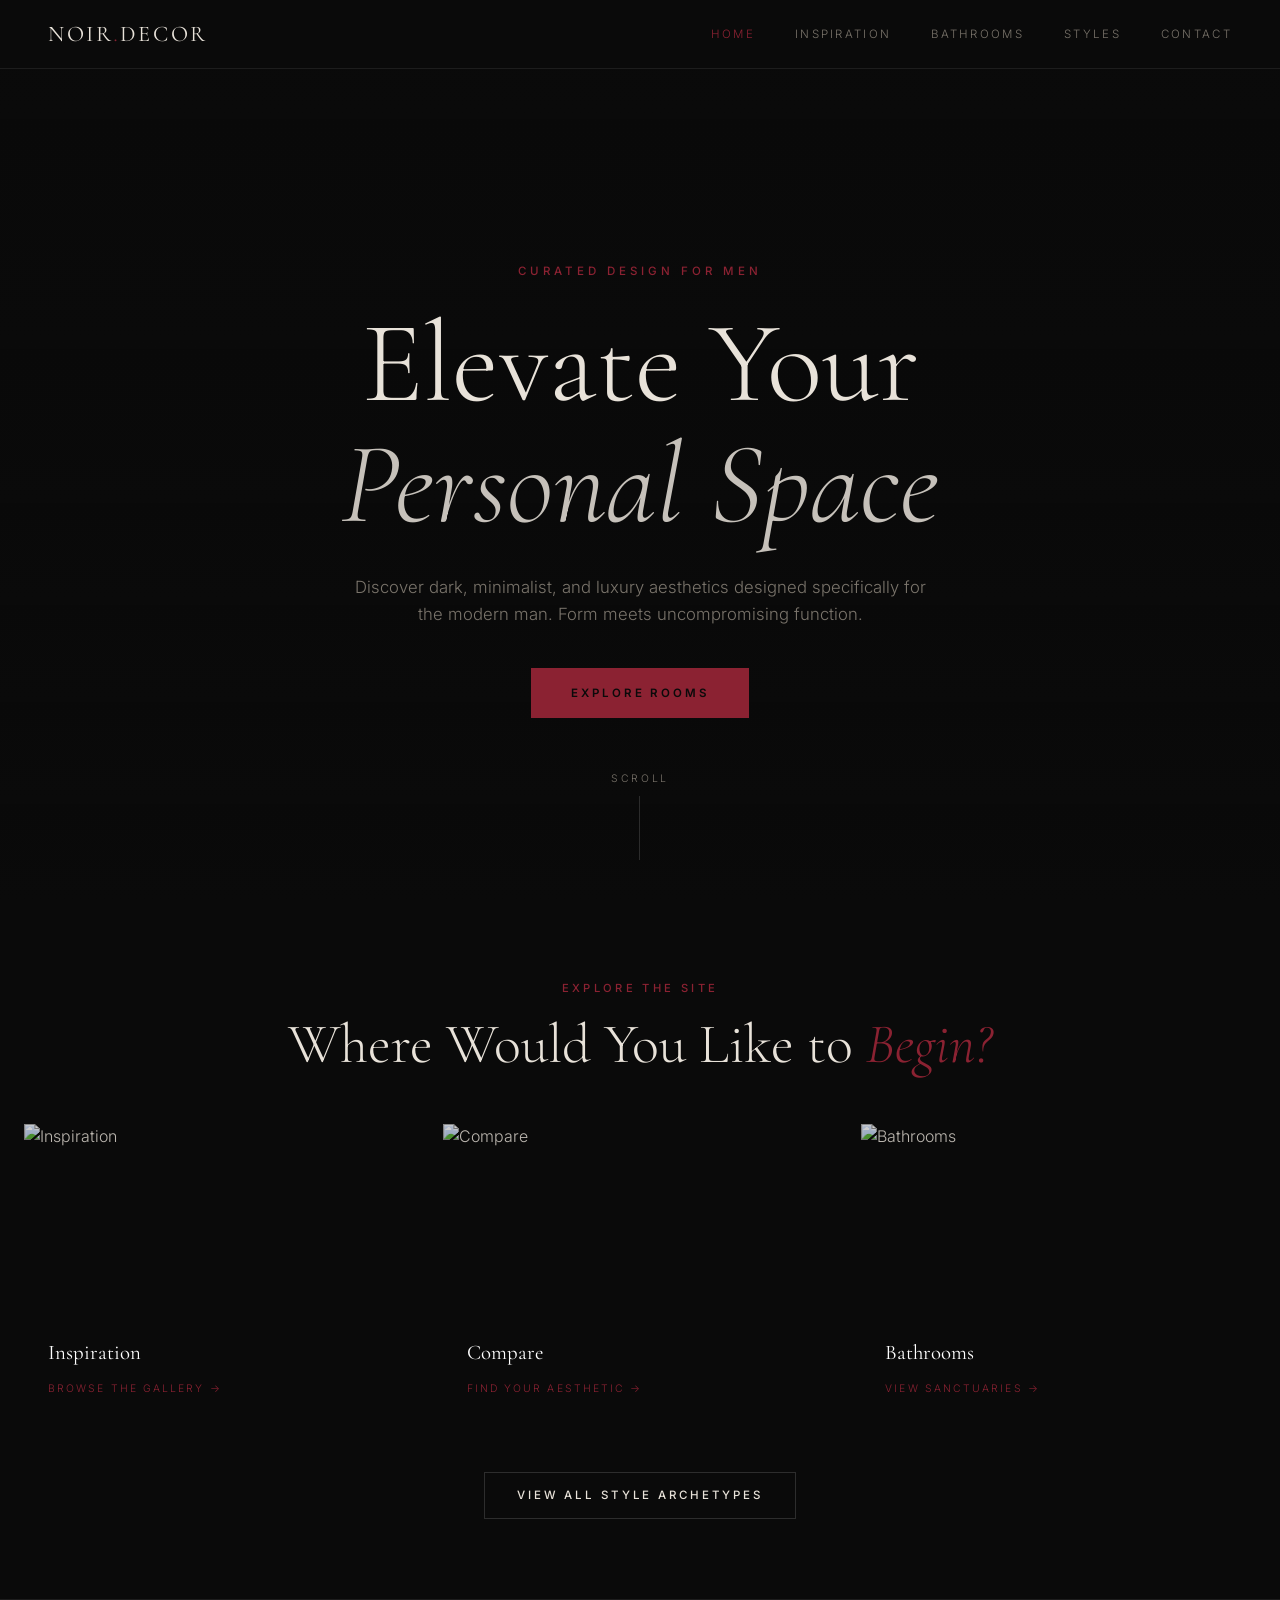
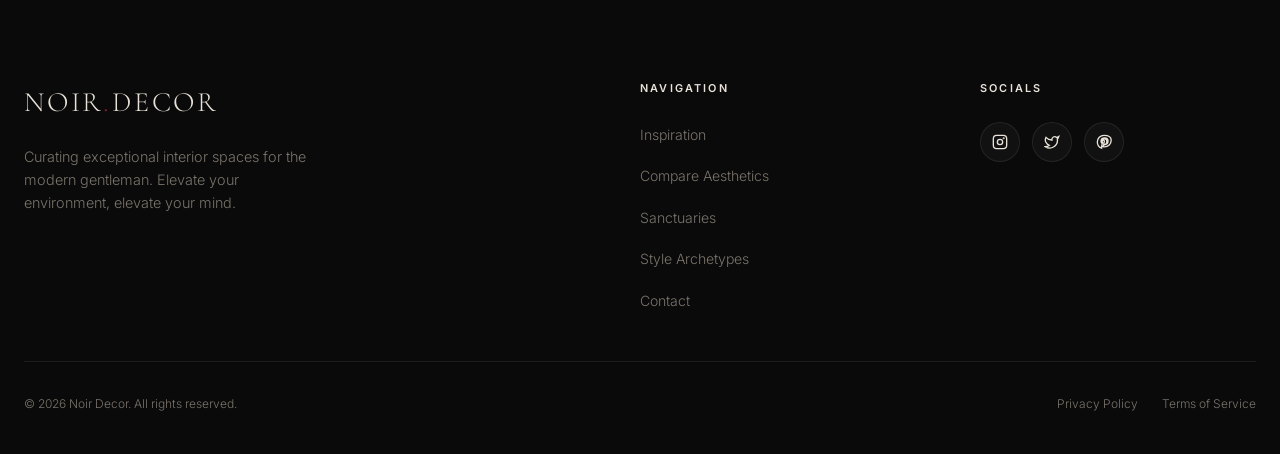
==== index.html @ 38108d6e "Initial commit - Noir Decor landing page" ====
<!DOCTYPE html>
<html lang="en">
<head>
  <meta charset="UTF-8" />
  <meta name="viewport" content="width=device-width, initial-scale=1.0" />
  <title>Noir Decor | Home</title>
  <meta name="description" content="A luxury inspiration hub for men's spaces. Dark, minimalist, and high-end aesthetics for the modern man." />
  <link rel="preconnect" href="https://fonts.googleapis.com" />
  <link rel="preconnect" href="https://fonts.gstatic.com" crossorigin />
  <link href="https://fonts.googleapis.com/css2?family=Cormorant+Garamond:ital,wght@0,300;0,400;0,600;1,300;1,400&family=Inter:wght@300;400;500;600&display=swap" rel="stylesheet" />
  <link rel="stylesheet" href="./style.css" />
</head>
<body>

<input type="checkbox" id="menuToggle" class="menu-toggle" />

<nav id="navbar" class="solid">
  <a href="index.html" class="nav-logo">NOIR<span>.</span>DECOR</a>
  <div class="nav-links">
    <a href="index.html" class="active">Home</a>
    <a href="inspiration.html">Inspiration</a>
    <a href="bathrooms.html">Bathrooms</a>
    <a href="styles.html">Styles</a>
    <a href="contact.html">Contact</a>
  </div>
  <label for="menuToggle" class="nav-hamburger" aria-label="Menu">
    <span></span><span></span><span></span>
  </label>
</nav>
<div class="mobile-menu">
  <a href="index.html">Home</a>
  <a href="inspiration.html">Inspiration</a>
  <a href="bathrooms.html">Bathrooms</a>
  <a href="styles.html">Styles</a>
  <a href="contact.html">Contact</a>
</div>

<section id="hero">
  <img class="hero-img"
    src="https://images.unsplash.com/photo-1659986480984-9b7a847168d4?q=80&w=2080&auto=format&fit=crop"
    alt="Dark luxury bedroom" />
  <div class="hero-overlay"></div>
  <div class="hero-content">
    <p class="hero-eyebrow">Curated Design For Men</p>
    <h1 class="hero-h1">Elevate Your<br><em>Personal Space</em></h1>
    <p class="hero-sub">Discover dark, minimalist, and luxury aesthetics designed specifically for the modern man. Form meets uncompromising function.</p>
    <div class="hero-cta">
      <a href="#explore" class="btn-gold">Explore Rooms</a>
    </div>
  </div>
  <div class="hero-scroll">
    <span>Scroll</span>
    <div class="scroll-line"></div>
  </div>
</section>

<section id="explore" style="background:var(--color-background);">
  <div class="container">
    <div style="text-align:center;margin-bottom:3rem;" class="fade-up">
      <p class="section-eyebrow">Explore the Site</p>
      <h2 class="section-h2">Where Would You Like to <em>Begin?</em></h2>
    </div>
    <div class="preview-grid">
      <a href="inspiration.html" class="preview-card fade-up" style="transition-delay:.1s">
        <img src="https://images.unsplash.com/photo-1518455027359-f3f8164ba6bd?q=80&w=1000&auto=format&fit=crop" alt="Inspiration" loading="lazy" />
        <div class="pc-overlay"></div>
        <div class="pc-label"><h3>Inspiration</h3><span>Browse the Gallery →</span></div>
      </a>
      <a href="compare.html" class="preview-card fade-up" style="transition-delay:.2s">
        <img src="https://images.unsplash.com/photo-1522771739844-6a9f6d5f14af?q=80&w=1000&auto=format&fit=crop" alt="Compare" loading="lazy" />
        <div class="pc-overlay"></div>
        <div class="pc-label"><h3>Compare</h3><span>Find Your Aesthetic →</span></div>
      </a>
      <a href="bathrooms.html" class="preview-card fade-up" style="transition-delay:.3s">
        <img src="https://images.unsplash.com/photo-1620626011761-996317b8d101?q=80&w=1000&auto=format&fit=crop" alt="Bathrooms" loading="lazy" />
        <div class="pc-overlay"></div>
        <div class="pc-label"><h3>Bathrooms</h3><span>View Sanctuaries →</span></div>
      </a>
    </div>
    <div style="text-align:center;margin-top:3rem;" class="fade-up">
      <a href="styles.html" class="btn-outline">View All Style Archetypes</a>
    </div>
  </div>
</section>

<footer>
  <div class="footer-grid">
    <div class="footer-brand">
      <a href="index.html" class="logo">NOIR<span>.</span>DECOR</a>
      <p>Curating exceptional interior spaces for the modern gentleman. Elevate your environment, elevate your mind.</p>
    </div>
    <div class="footer-col">
      <h4>Navigation</h4>
      <ul>
        <li><a href="inspiration.html">Inspiration</a></li>
        <li><a href="compare.html">Compare Aesthetics</a></li>
        <li><a href="bathrooms.html">Sanctuaries</a></li>
        <li><a href="styles.html">Style Archetypes</a></li>
        <li><a href="contact.html">Contact</a></li>
      </ul>
    </div>
    <div class="footer-col">
      <h4>Socials</h4>
      <div class="social-row">
        <a href="#" class="social-btn" aria-label="Instagram">
          <svg viewBox="0 0 24 24" fill="none" stroke="currentColor" stroke-width="2"><rect x="2" y="2" width="20" height="20" rx="5"/><circle cx="12" cy="12" r="4"/><circle cx="17.5" cy="6.5" r=".5" fill="currentColor"/></svg>
        </a>
        <a href="#" class="social-btn" aria-label="Twitter">
          <svg viewBox="0 0 24 24" fill="none" stroke="currentColor" stroke-width="2"><path d="M22 4s-.7 2.1-2 3.4c1.6 10-9.4 17.3-18 11.6 2.2.1 4.4-.6 6-2C3 15.5.5 9.6 3 5c2.2 2.6 5.6 4.1 9 4-.9-4.2 4-6.6 7-3.8 1.1 0 3-1.2 3-1.2z"/></svg>
        </a>
        <a href="#" class="social-btn" aria-label="Pinterest">
          <svg viewBox="0 0 24 24" fill="none" stroke="currentColor" stroke-width="2"><path d="M12 2C6.48 2 2 6.48 2 12c0 4.24 2.65 7.86 6.39 9.29-.09-.78-.17-1.98.04-2.83.18-.77 1.22-5.16 1.22-5.16s-.31-.62-.31-1.54c0-1.44.84-2.52 1.88-2.52.89 0 1.32.67 1.32 1.47 0 .9-.57 2.24-.87 3.48-.25 1.04.52 1.88 1.54 1.88 1.85 0 3.09-2.37 3.09-5.16 0-2.13-1.44-3.62-3.49-3.62-2.38 0-3.77 1.79-3.77 3.63 0 .72.28 1.49.62 1.91.07.08.08.15.06.23l-.23.94c-.04.15-.12.18-.28.11-1.03-.48-1.67-1.99-1.67-3.2 0-2.6 1.89-4.99 5.44-4.99 2.86 0 5.08 2.04 5.08 4.76 0 2.84-1.79 5.12-4.27 5.12-.84 0-1.62-.44-1.89-.95l-.51 1.92c-.19.72-.69 1.62-1.02 2.16.77.24 1.58.37 2.42.37 5.52 0 10-4.48 10-10S17.52 2 12 2z"/></svg>
        </a>
      </div>
    </div>
  </div>
  <div class="footer-bottom">
    <p>© 2026 Noir Decor. All rights reserved.</p>
    <div class="footer-bottom-links">
      <a href="#">Privacy Policy</a>
      <a href="#">Terms of Service</a>
    </div>
  </div>
</footer>

</body>
</html>
---- style.css ----
*, *::before, *::after { box-sizing: border-box; margin: 0; padding: 0; }

:root {
  --color-text: #e8e2d9;
  --color-background: #0a0a0a;
  --color-primary: #8b2232;
  --color-secondary: #161616;
  --color-accent: #7a746b;
  --color-card: #111111;
  --color-card-alt: #161616;
  --color-border: rgba(255,255,255,0.08);
  --color-border-mid: rgba(255,255,255,0.14);
  --color-muted: #7a746b;
  --color-gold-dim: rgba(139,34,50,0.15);
  --font-serif: 'Cormorant Garamond', Georgia, serif;
  --font-sans: 'Inter', system-ui, sans-serif;
}

html { scroll-behavior: smooth; }

body {
  background: var(--color-background);
  color: var(--color-text);
  font-family: var(--font-sans);
  font-weight: 300;
  line-height: 1.6;
  overflow-x: hidden;
}

img { display: block; max-width: 100%; }
a { color: inherit; text-decoration: none; }
button { cursor: pointer; font-family: var(--font-sans); }
ul { list-style: none; }

nav {
  position: fixed;
  top: 0; left: 0; right: 0;
  z-index: 100;
  padding: 1.5rem 3rem;
  display: flex;
  justify-content: space-between;
  align-items: center;
  transition: background 0.5s, padding 0.5s, border-color 0.5s;
  border-bottom: 1px solid transparent;
}
nav.scrolled {
  background: rgba(10,10,10,0.88);
  backdrop-filter: blur(14px);
  -webkit-backdrop-filter: blur(14px);
  padding: 1rem 3rem;
  border-color: var(--color-border);
}
nav.solid {
  background: var(--color-background);
  border-color: var(--color-border);
  padding: 1rem 3rem;
}
.nav-logo {
  font-family: var(--font-serif);
  font-size: 1.4rem;
  letter-spacing: 0.12em;
  font-weight: 400;
}
.nav-logo span { color: var(--color-primary); font-style: italic; }
.nav-links { display: flex; gap: 2.5rem; }
.nav-links a {
  font-size: 0.72rem;
  text-transform: uppercase;
  letter-spacing: 0.2em;
  color: var(--color-muted);
  transition: color 0.3s;
}
.nav-links a:hover,
.nav-links a.active { color: var(--color-primary); }
.nav-hamburger {
  display: none;
  background: none;
  border: none;
  color: var(--color-text);
  flex-direction: column;
  gap: 5px;
  padding: 4px;
  cursor: pointer;
}
.nav-hamburger span {
  display: block;
  width: 24px; height: 1px;
  background: var(--color-text);
  transition: transform 0.3s, opacity 0.3s;
}
.menu-toggle { display: none; }
.menu-toggle:checked ~ nav .nav-hamburger span:nth-child(1) { transform: translateY(6px) rotate(45deg); }
.menu-toggle:checked ~ nav .nav-hamburger span:nth-child(2) { opacity: 0; }
.menu-toggle:checked ~ nav .nav-hamburger span:nth-child(3) { transform: translateY(-6px) rotate(-45deg); }
.menu-toggle:checked ~ .mobile-menu { transform: translateY(0); }

.mobile-menu {
  position: fixed;
  inset: 0;
  background: rgba(10,10,10,0.97);
  backdrop-filter: blur(20px);
  z-index: 90;
  display: flex;
  flex-direction: column;
  align-items: center;
  justify-content: center;
  gap: 2.5rem;
  transform: translateY(-100%);
  transition: transform 0.5s cubic-bezier(0.76,0,0.24,1);
}
.mobile-menu.open { transform: translateY(0); }
.mobile-menu a {
  font-family: var(--font-serif);
  font-size: 2.5rem;
  color: var(--color-text);
  transition: color 0.3s;
}
.mobile-menu a:hover { color: var(--color-primary); }

section { padding: 5rem 1.5rem; }
.container { max-width: 1280px; margin: 0 auto; }
.section-eyebrow {
  font-size: 0.7rem;
  letter-spacing: 0.3em;
  text-transform: uppercase;
  color: var(--color-primary);
  font-weight: 500;
  margin-bottom: 1rem;
}
.section-h2 {
  font-family: var(--font-serif);
  font-size: clamp(2rem, 5vw, 3.5rem);
  font-weight: 300;
  line-height: 1.1;
  margin-bottom: 0.75rem;
}
.section-h2 em { font-style: italic; color: var(--color-primary); }

.btn-gold {
  display: inline-block;
  background: var(--color-primary);
  color: var(--color-background);
  font-size: 0.72rem;
  font-weight: 600;
  letter-spacing: 0.25em;
  text-transform: uppercase;
  padding: 1rem 2.5rem;
  border: none;
  transition: background 0.3s, transform 0.2s;
}
.btn-gold:hover { background: #a82a3d; transform: translateY(-1px); }
.btn-outline {
  display: inline-block;
  background: transparent;
  color: var(--color-text);
  font-size: 0.72rem;
  font-weight: 500;
  letter-spacing: 0.25em;
  text-transform: uppercase;
  padding: 0.85rem 2rem;
  border: 1px solid var(--color-border-mid);
  transition: border-color 0.3s, color 0.3s;
}
.btn-outline:hover { border-color: var(--color-primary); color: var(--color-primary); }

.fade-up { opacity: 1; transform: none; }

#hero {
  position: relative;
  height: 100svh;
  min-height: 600px;
  display: flex;
  align-items: center;
  justify-content: center;
  overflow: hidden;
}
.hero-img {
  position: absolute;
  inset: 0;
  width: 100%; height: 100%;
  object-fit: cover;
  animation: heroZoom 20s ease-out both;
}
@keyframes heroZoom {
  from { transform: scale(1.06); }
  to { transform: scale(1); }
}
.hero-overlay {
  position: absolute;
  inset: 0;
  background: linear-gradient(to bottom, rgba(10,10,10,0.35) 0%, rgba(10,10,10,0.55) 50%, rgba(10,10,10,1) 100%);
}
.hero-content {
  position: relative;
  z-index: 10;
  text-align: center;
  padding: 0 1.5rem;
  max-width: 900px;
  margin-top: 5rem;
}
@keyframes fadeInUp {
  from { opacity: 0; transform: translateY(24px); }
  to   { opacity: 1; transform: translateY(0); }
}
@keyframes fadeIn {
  from { opacity: 0; }
  to   { opacity: 1; }
}
.hero-eyebrow {
  font-size: 0.72rem;
  text-transform: uppercase;
  letter-spacing: 0.35em;
  color: var(--color-primary);
  font-weight: 500;
  margin-bottom: 1.5rem;
  animation: fadeInUp 0.8s ease 0.3s both;
}
.hero-h1 {
  font-family: var(--font-serif);
  font-size: clamp(3.2rem, 9vw, 7.5rem);
  font-weight: 300;
  line-height: 1.05;
  margin-bottom: 1.75rem;
  animation: fadeInUp 1s ease 0.5s both;
}
.hero-h1 em { font-style: italic; font-weight: 300; color: rgba(232,226,217,0.85); }
.hero-sub {
  font-size: 1.05rem;
  color: var(--color-muted);
  max-width: 580px;
  margin: 0 auto 2.5rem;
  animation: fadeIn 1s ease 0.9s both;
}
.hero-cta {
  animation: fadeInUp 0.8s ease 1.1s both;
}
.hero-scroll {
  position: absolute;
  bottom: 2.5rem;
  left: 0;
  right: 0;
  width: fit-content;
  margin: 0 auto;
  display: flex;
  flex-direction: column;
  align-items: center;
  gap: 0.5rem;
  animation: fadeIn 1s ease 1.6s both;
}
.hero-scroll span {
  font-size: 0.65rem;
  letter-spacing: 0.25em;
  text-transform: uppercase;
  color: var(--color-muted);
}
.scroll-line {
  width: 1px; height: 64px;
  background: var(--color-border-mid);
  position: relative;
  overflow: hidden;
}
.scroll-line::after {
  content: '';
  position: absolute;
  top: -50%; left: 0;
  width: 100%; height: 50%;
  background: var(--color-primary);
  animation: scrollDrop 2s linear infinite;
}
@keyframes scrollDrop { 0% { top: -50%; } 100% { top: 100%; } }
.preview-grid {
  display: grid;
  grid-template-columns: repeat(3, 1fr);
  gap: 1.5rem;
  margin-top: 3rem;
}
.preview-card {
  position: relative;
  height: 300px;
  overflow: hidden;
  display: block;
  text-decoration: none;
}
.preview-card img {
  width: 100%; height: 100%;
  object-fit: cover;
  transition: transform 0.7s ease;
}
.preview-card:hover img { transform: scale(1.08); }
.preview-card .pc-overlay {
  position: absolute;
  inset: 0;
  background: linear-gradient(to top, rgba(10,10,10,0.9) 0%, rgba(10,10,10,0.2) 60%);
}
.preview-card .pc-label {
  position: absolute;
  bottom: 0; left: 0;
  padding: 1.5rem;
}
.pc-label h3 {
  font-family: var(--font-serif);
  font-size: 1.3rem;
  color: #fff;
  font-weight: 400;
  margin-bottom: 0.3rem;
}
.pc-label span {
  font-size: 0.65rem;
  letter-spacing: 0.2em;
  text-transform: uppercase;
  color: var(--color-primary);
}

footer {
  background: var(--color-background);
  border-top: 1px solid var(--color-border);
  padding: 5rem 1.5rem 2.5rem;
}
.footer-grid {
  display: grid;
  grid-template-columns: 2fr 1fr 1fr;
  gap: 4rem;
  max-width: 1280px;
  margin: 0 auto 3rem;
}
.footer-brand .logo {
  font-family: var(--font-serif);
  font-size: 1.75rem;
  letter-spacing: 0.1em;
  display: block;
  margin-bottom: 1.25rem;
}
.footer-brand .logo span { color: var(--color-primary); font-style: italic; }
.footer-brand p { color: var(--color-muted); font-size: 0.9rem; max-width: 300px; }
.footer-col h4 {
  font-size: 0.68rem;
  letter-spacing: 0.2em;
  text-transform: uppercase;
  font-weight: 600;
  margin-bottom: 1.5rem;
}
.footer-col ul { display: flex; flex-direction: column; gap: 1rem; }
.footer-col ul a { font-size: 0.88rem; color: var(--color-muted); transition: color 0.3s; }
.footer-col ul a:hover { color: var(--color-primary); }
.social-row { display: flex; gap: 0.75rem; margin-top: 0.5rem; }
.social-btn {
  width: 2.5rem; height: 2.5rem;
  border-radius: 50%;
  background: var(--color-card);
  border: 1px solid var(--color-border);
  display: flex;
  align-items: center;
  justify-content: center;
  color: var(--color-text);
  transition: background 0.3s, border-color 0.3s, color 0.3s;
}
.social-btn:hover { background: var(--color-primary); border-color: var(--color-primary); color: var(--color-background); }
.social-btn svg { width: 1rem; height: 1rem; }
.footer-bottom {
  max-width: 1280px;
  margin: 0 auto;
  padding-top: 2rem;
  border-top: 1px solid var(--color-border);
  display: flex;
  justify-content: space-between;
  align-items: center;
  font-size: 0.75rem;
  color: var(--color-muted);
  flex-wrap: wrap;
  gap: 1rem;
}
.footer-bottom-links { display: flex; gap: 1.5rem; }
.footer-bottom-links a:hover { color: var(--color-text); }

@media (max-width: 1024px) {
  .footer-grid { grid-template-columns: 1fr 1fr; gap: 2.5rem; }
  .preview-grid { grid-template-columns: 1fr 1fr; }
}
@media (max-width: 768px) {
  nav { padding: 1.25rem 1.5rem; }
  nav.scrolled, nav.solid { padding: 0.9rem 1.5rem; }
  .nav-links { display: none; }
  .nav-hamburger { display: flex; }
  .footer-grid { grid-template-columns: 1fr; gap: 2rem; }
  .preview-grid { grid-template-columns: 1fr; }
}
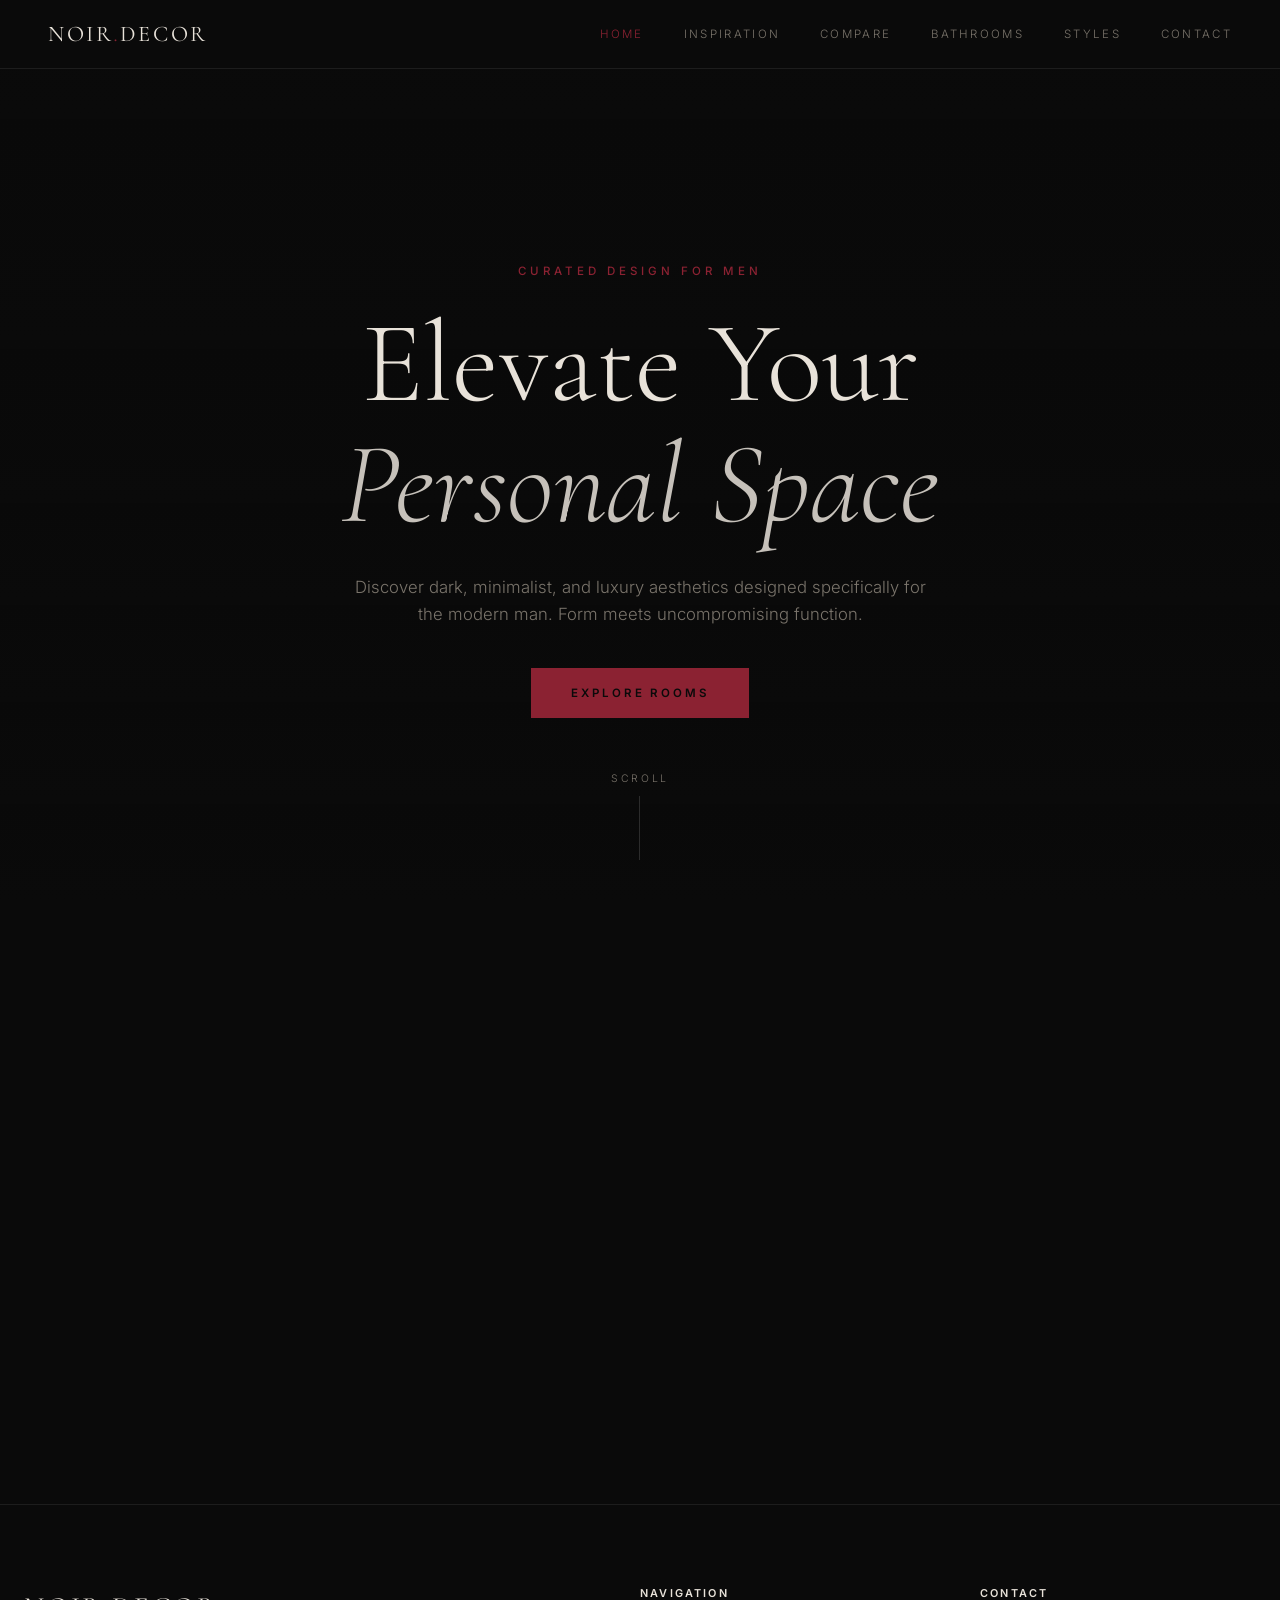
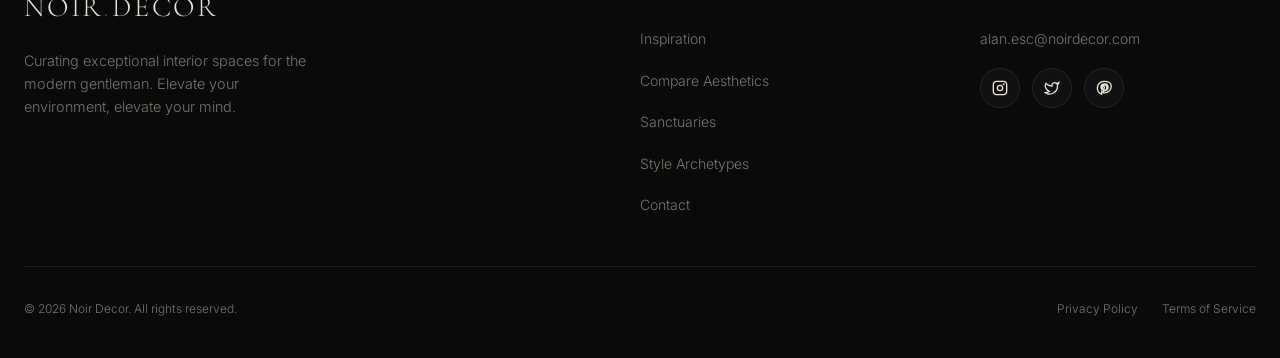
==== commit cb4834f2: "Add home, inspiration, and compare pages with filtered CSS" ====
--- a/index.html
+++ b/index.html
@@ -3,7 +3,7 @@
 <head>
   <meta charset="UTF-8" />
   <meta name="viewport" content="width=device-width, initial-scale=1.0" />
-  <title>Noir Decor | Home</title>
+  <title>Home | Noir Decor</title>
   <meta name="description" content="A luxury inspiration hub for men's spaces. Dark, minimalist, and high-end aesthetics for the modern man." />
   <link rel="preconnect" href="https://fonts.googleapis.com" />
   <link rel="preconnect" href="https://fonts.gstatic.com" crossorigin />
@@ -14,11 +14,13 @@
 
 <input type="checkbox" id="menuToggle" class="menu-toggle" />
 
+<header>
 <nav id="navbar" class="solid">
   <a href="index.html" class="nav-logo">NOIR<span>.</span>DECOR</a>
   <div class="nav-links">
     <a href="index.html" class="active">Home</a>
     <a href="inspiration.html">Inspiration</a>
+    <a href="compare.html">Compare</a>
     <a href="bathrooms.html">Bathrooms</a>
     <a href="styles.html">Styles</a>
     <a href="contact.html">Contact</a>
@@ -30,11 +32,14 @@
 <div class="mobile-menu">
   <a href="index.html">Home</a>
   <a href="inspiration.html">Inspiration</a>
+  <a href="compare.html">Compare</a>
   <a href="bathrooms.html">Bathrooms</a>
   <a href="styles.html">Styles</a>
   <a href="contact.html">Contact</a>
 </div>
+</header>
 
+<main>
 <section id="hero">
   <img class="hero-img"
     src="https://images.unsplash.com/photo-1659986480984-9b7a847168d4?q=80&w=2080&auto=format&fit=crop"
@@ -76,12 +81,15 @@
         <div class="pc-overlay"></div>
         <div class="pc-label"><h3>Bathrooms</h3><span>View Sanctuaries →</span></div>
       </a>
-    </div>
-    <div style="text-align:center;margin-top:3rem;" class="fade-up">
-      <a href="styles.html" class="btn-outline">View All Style Archetypes</a>
+      <a href="styles.html" class="preview-card fade-up" style="transition-delay:.4s">
+        <img src="https://images.unsplash.com/photo-1600210492486-724fe5c67fb0?q=80&w=1000&auto=format&fit=crop" alt="Styles" loading="lazy" />
+        <div class="pc-overlay"></div>
+        <div class="pc-label"><h3>Styles</h3><span>Explore Archetypes →</span></div>
+      </a>
     </div>
   </div>
 </section>
+</main>
 
 <footer>
   <div class="footer-grid">
@@ -100,8 +108,11 @@
       </ul>
     </div>
     <div class="footer-col">
-      <h4>Socials</h4>
-      <div class="social-row">
+      <h4>Contact</h4>
+      <ul>
+        <li><a href="mailto:alan.esc@noirdecor.com">alan.esc@noirdecor.com</a></li>
+      </ul>
+      <div class="social-row" style="margin-top:1rem;">
         <a href="#" class="social-btn" aria-label="Instagram">
           <svg viewBox="0 0 24 24" fill="none" stroke="currentColor" stroke-width="2"><rect x="2" y="2" width="20" height="20" rx="5"/><circle cx="12" cy="12" r="4"/><circle cx="17.5" cy="6.5" r=".5" fill="currentColor"/></svg>
         </a>
@@ -123,5 +134,6 @@
   </div>
 </footer>
 
+<script src="./main.js"></script>
 </body>
 </html>
--- a/style.css
+++ b/style.css
@@ -117,8 +117,38 @@
 }
 .mobile-menu a:hover { color: var(--color-primary); }
 
+.page-hero {
+  padding: 10rem 1.5rem 4rem;
+  text-align: center;
+  border-bottom: 1px solid var(--color-border);
+}
+.page-hero .eyebrow {
+  font-size: 0.7rem;
+  letter-spacing: 0.35em;
+  text-transform: uppercase;
+  color: var(--color-primary);
+  font-weight: 500;
+  margin-bottom: 1rem;
+}
+.page-hero h1 {
+  font-family: var(--font-serif);
+  font-size: clamp(2.5rem, 6vw, 5rem);
+  font-weight: 300;
+  line-height: 1.1;
+  margin-bottom: 1rem;
+}
+.page-hero h1 em { font-style: italic; color: var(--color-primary); }
+.page-hero p {
+  color: var(--color-muted);
+  max-width: 560px;
+  margin: 0 auto;
+  font-size: 1rem;
+}
+.gold-rule { width: 64px; height: 1px; background: var(--color-primary); margin: 1.5rem auto; }
+
 section { padding: 5rem 1.5rem; }
 .container { max-width: 1280px; margin: 0 auto; }
+.container-wide { max-width: 1600px; margin: 0 auto; }
 .section-eyebrow {
   font-size: 0.7rem;
   letter-spacing: 0.3em;
@@ -135,6 +165,7 @@
   margin-bottom: 0.75rem;
 }
 .section-h2 em { font-style: italic; color: var(--color-primary); }
+.section-p { color: var(--color-muted); max-width: 560px; font-weight: 300; }
 
 .btn-gold {
   display: inline-block;
@@ -163,7 +194,24 @@
 }
 .btn-outline:hover { border-color: var(--color-primary); color: var(--color-primary); }
 
-.fade-up { opacity: 1; transform: none; }
+.fade-up {
+  opacity: 0;
+  transform: translateY(28px);
+  transition: opacity 0.7s ease, transform 0.7s ease;
+}
+.fade-up.visible { opacity: 1; transform: translateY(0); }
+.fade-left {
+  opacity: 0;
+  transform: translateX(-30px);
+  transition: opacity 0.8s ease, transform 0.8s ease;
+}
+.fade-left.visible { opacity: 1; transform: translateX(0); }
+.fade-right {
+  opacity: 0;
+  transform: translateX(30px);
+  transition: opacity 0.8s ease, transform 0.8s ease;
+}
+.fade-right.visible { opacity: 1; transform: translateX(0); }
 
 #hero {
   position: relative;
@@ -268,9 +316,16 @@
   animation: scrollDrop 2s linear infinite;
 }
 @keyframes scrollDrop { 0% { top: -50%; } 100% { top: 100%; } }
+
+body.ready .hero-eyebrow,
+body.ready .hero-h1,
+body.ready .hero-sub,
+body.ready .hero-cta { opacity: 1; transform: translateY(0); }
+body.ready .hero-scroll { opacity: 1; }
+
 .preview-grid {
   display: grid;
-  grid-template-columns: repeat(3, 1fr);
+  grid-template-columns: repeat(4, 1fr);
   gap: 1.5rem;
   margin-top: 3rem;
 }
@@ -310,6 +365,129 @@
   text-transform: uppercase;
   color: var(--color-primary);
 }
+
+.gallery-header {
+  display: flex;
+  justify-content: space-between;
+  align-items: flex-end;
+  margin-bottom: 3.5rem;
+  gap: 2rem;
+  flex-wrap: wrap;
+}
+.gallery-grid {
+  display: grid;
+  grid-template-columns: repeat(4, 1fr);
+  grid-template-rows: repeat(3, 250px);
+  gap: 1rem;
+}
+.gallery-item {
+  position: relative;
+  overflow: hidden;
+  cursor: pointer;
+}
+.gallery-item:nth-child(1) { grid-column: span 2; grid-row: span 2; }
+.gallery-item:nth-child(4) { grid-column: span 1; grid-row: span 2; }
+.gallery-item:nth-child(5) { grid-column: span 2; grid-row: span 1; }
+.gallery-item img {
+  width: 100%; height: 100%;
+  object-fit: cover;
+  transition: transform 0.7s ease;
+}
+.gallery-item:hover img { transform: scale(1.1); }
+.gallery-item .gi-overlay {
+  position: absolute;
+  inset: 0;
+  background: linear-gradient(to top, rgba(10,10,10,0.85) 0%, rgba(10,10,10,0.1) 60%);
+}
+.gallery-item .gi-label {
+  position: absolute;
+  bottom: 0; left: 0;
+  padding: 1.5rem;
+  transform: translateY(6px);
+  transition: transform 0.3s;
+}
+.gallery-item:hover .gi-label { transform: translateY(0); }
+.gi-label h3 { font-family: var(--font-serif); font-size: 1.2rem; color: #fff; font-weight: 400; }
+.gi-label p {
+  font-size: 0.65rem;
+  letter-spacing: 0.2em;
+  text-transform: uppercase;
+  color: var(--color-primary);
+  margin-top: 0.25rem;
+  opacity: 0;
+  transition: opacity 0.3s 0.1s;
+}
+.gallery-item:hover .gi-label p { opacity: 1; }
+
+.compare-grid {
+  display: grid;
+  grid-template-columns: 1fr 1fr;
+  gap: 2rem;
+  margin-top: 3rem;
+}
+.compare-card {
+  position: relative;
+  border-radius: 4px;
+  overflow: hidden;
+  cursor: pointer;
+  border: 2px solid transparent;
+  transition: border-color 0.3s, transform 0.3s, box-shadow 0.3s;
+}
+.compare-card:hover { transform: translateY(-5px); }
+.compare-card.chosen {
+  border-color: var(--color-primary);
+  box-shadow: 0 0 32px rgba(201,168,76,0.15);
+  transform: scale(1.02);
+}
+.compare-card img {
+  width: 100%;
+  aspect-ratio: 4/3;
+  object-fit: cover;
+  display: block;
+  transition: transform 0.7s;
+}
+.compare-card.chosen img { transform: scale(1.05); }
+.compare-card .cc-overlay {
+  position: absolute;
+  inset: 0;
+  background: linear-gradient(to top, rgba(10,10,10,0.85) 0%, transparent 60%);
+}
+.compare-card .cc-content {
+  position: absolute;
+  inset: 0;
+  display: flex;
+  flex-direction: column;
+  justify-content: flex-end;
+  padding: 2rem;
+}
+.cc-inner { display: flex; justify-content: space-between; align-items: flex-end; gap: 1rem; }
+.cc-inner h3 { font-family: var(--font-serif); font-size: 1.5rem; color: #fff; font-weight: 400; }
+.cc-inner p { font-size: 0.85rem; color: rgba(255,255,255,0.7); margin-top: 0.25rem; }
+.cc-check {
+  width: 2rem; height: 2rem;
+  border-radius: 50%;
+  border: 2px solid rgba(255,255,255,0.3);
+  display: flex;
+  align-items: center;
+  justify-content: center;
+  flex-shrink: 0;
+  transition: background 0.3s, border-color 0.3s;
+}
+.cc-check svg { opacity: 0; transition: opacity 0.3s; }
+.compare-card.chosen .cc-check { background: var(--color-primary); border-color: var(--color-primary); }
+.compare-card.chosen .cc-check svg { opacity: 1; }
+.compare-result {
+  text-align: center;
+  margin-top: 2.5rem;
+  min-height: 2rem;
+  font-family: var(--font-serif);
+  font-size: 1.2rem;
+  color: var(--color-primary);
+  font-style: italic;
+  opacity: 0;
+  transition: opacity 0.4s;
+}
+.compare-result.visible { opacity: 1; }
 
 footer {
   background: var(--color-background);
@@ -373,6 +551,13 @@
 .footer-bottom-links a:hover { color: var(--color-text); }
 
 @media (max-width: 1024px) {
+  .gallery-grid {
+    grid-template-columns: repeat(2, 1fr);
+    grid-template-rows: auto;
+  }
+  .gallery-item:nth-child(1) { grid-column: span 2; grid-row: span 1; }
+  .gallery-item:nth-child(4),
+  .gallery-item:nth-child(5) { grid-column: span 1; grid-row: span 1; }
   .footer-grid { grid-template-columns: 1fr 1fr; gap: 2.5rem; }
   .preview-grid { grid-template-columns: 1fr 1fr; }
 }
@@ -381,6 +566,9 @@
   nav.scrolled, nav.solid { padding: 0.9rem 1.5rem; }
   .nav-links { display: none; }
   .nav-hamburger { display: flex; }
+  .compare-grid { grid-template-columns: 1fr; }
   .footer-grid { grid-template-columns: 1fr; gap: 2rem; }
+  .gallery-grid { display: flex; flex-direction: column; }
+  .gallery-item { height: 220px; }
   .preview-grid { grid-template-columns: 1fr; }
 }
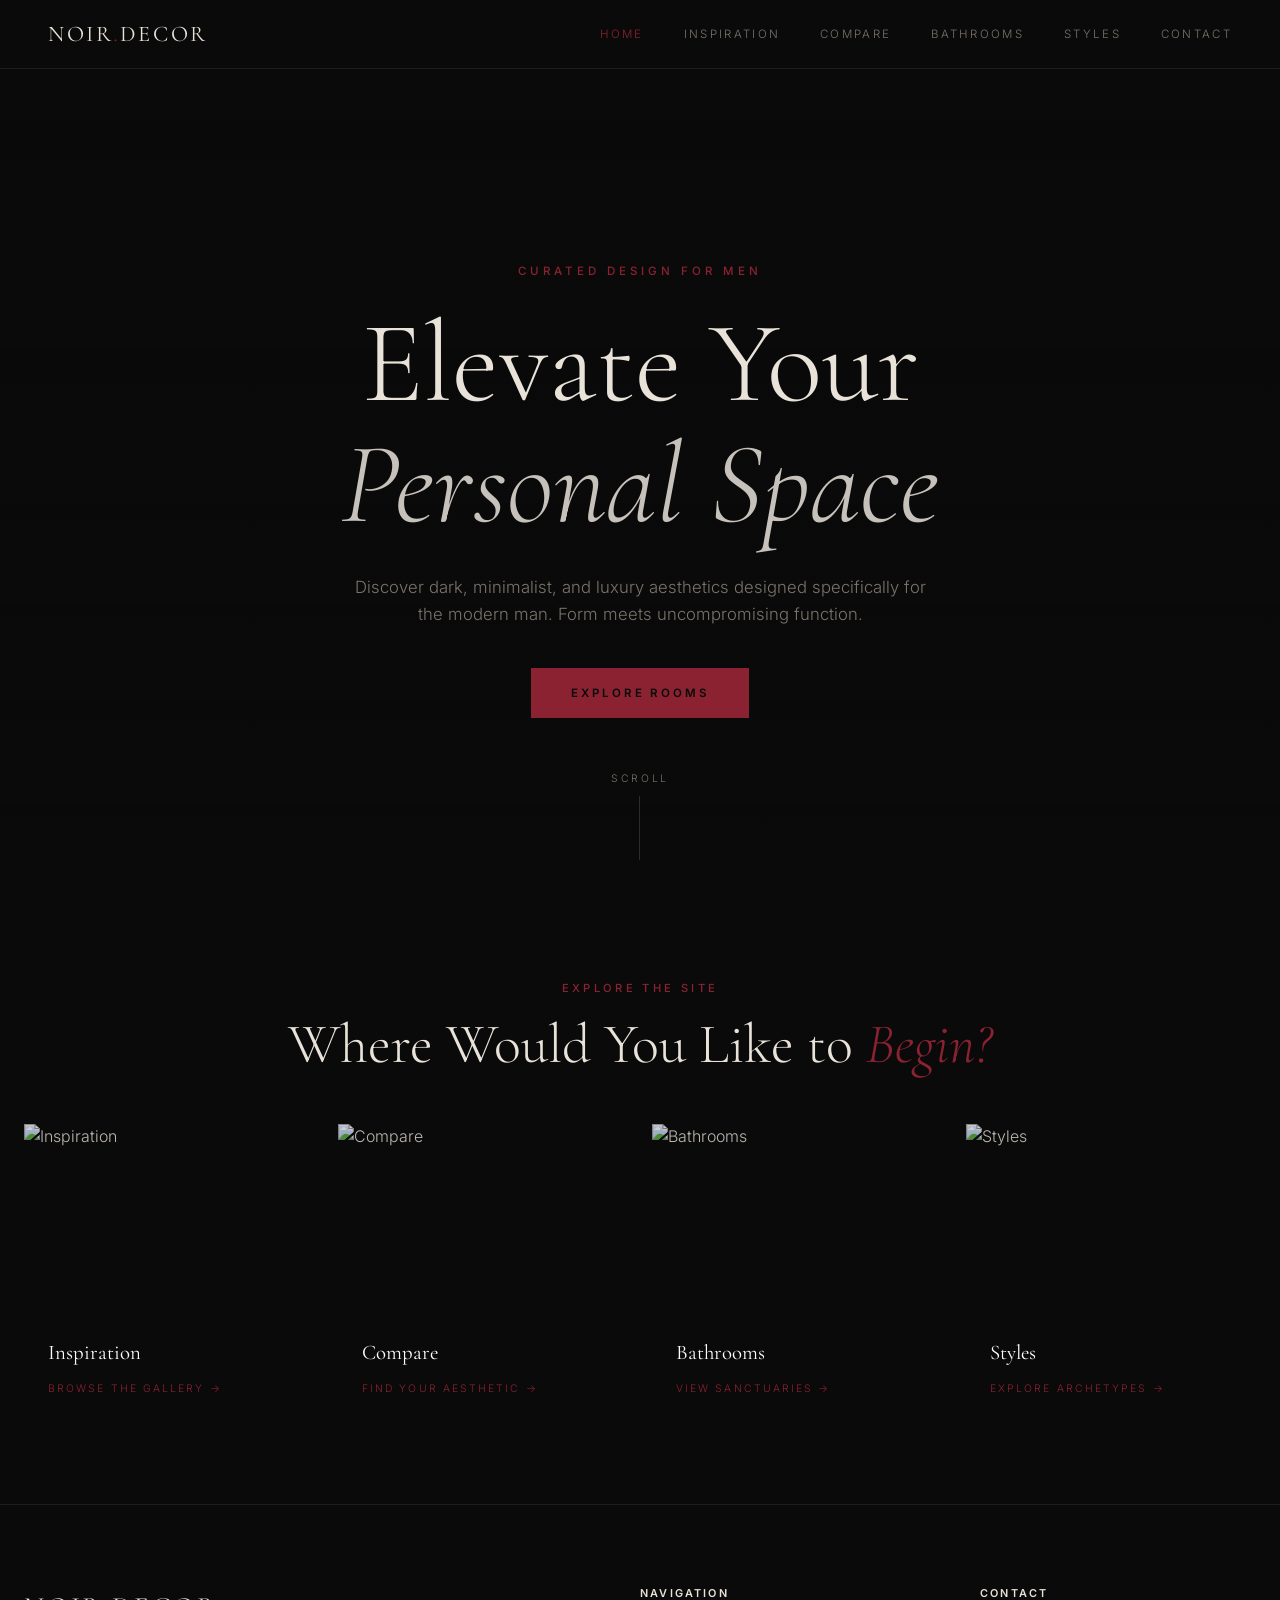
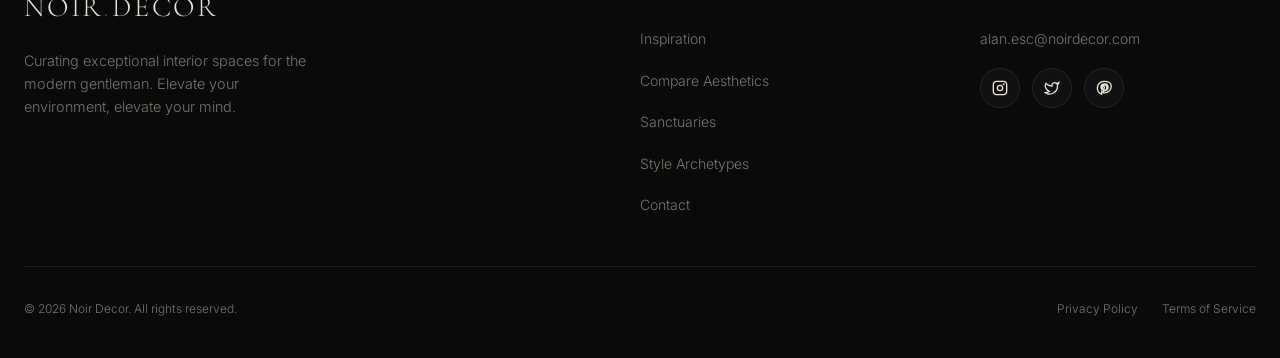
==== commit 6496e51d: "Finalize website" ====
--- a/index.html
+++ b/index.html
@@ -113,13 +113,13 @@
         <li><a href="mailto:alan.esc@noirdecor.com">alan.esc@noirdecor.com</a></li>
       </ul>
       <div class="social-row" style="margin-top:1rem;">
-        <a href="#" class="social-btn" aria-label="Instagram">
+        <a href="https://instagram.com" target="_blank" class="social-btn" aria-label="Instagram">
           <svg viewBox="0 0 24 24" fill="none" stroke="currentColor" stroke-width="2"><rect x="2" y="2" width="20" height="20" rx="5"/><circle cx="12" cy="12" r="4"/><circle cx="17.5" cy="6.5" r=".5" fill="currentColor"/></svg>
         </a>
-        <a href="#" class="social-btn" aria-label="Twitter">
+        <a href="https://twitter.com" target="_blank" class="social-btn" aria-label="Twitter">
           <svg viewBox="0 0 24 24" fill="none" stroke="currentColor" stroke-width="2"><path d="M22 4s-.7 2.1-2 3.4c1.6 10-9.4 17.3-18 11.6 2.2.1 4.4-.6 6-2C3 15.5.5 9.6 3 5c2.2 2.6 5.6 4.1 9 4-.9-4.2 4-6.6 7-3.8 1.1 0 3-1.2 3-1.2z"/></svg>
         </a>
-        <a href="#" class="social-btn" aria-label="Pinterest">
+        <a href="https://pinterest.com" target="_blank" class="social-btn" aria-label="Pinterest">
           <svg viewBox="0 0 24 24" fill="none" stroke="currentColor" stroke-width="2"><path d="M12 2C6.48 2 2 6.48 2 12c0 4.24 2.65 7.86 6.39 9.29-.09-.78-.17-1.98.04-2.83.18-.77 1.22-5.16 1.22-5.16s-.31-.62-.31-1.54c0-1.44.84-2.52 1.88-2.52.89 0 1.32.67 1.32 1.47 0 .9-.57 2.24-.87 3.48-.25 1.04.52 1.88 1.54 1.88 1.85 0 3.09-2.37 3.09-5.16 0-2.13-1.44-3.62-3.49-3.62-2.38 0-3.77 1.79-3.77 3.63 0 .72.28 1.49.62 1.91.07.08.08.15.06.23l-.23.94c-.04.15-.12.18-.28.11-1.03-.48-1.67-1.99-1.67-3.2 0-2.6 1.89-4.99 5.44-4.99 2.86 0 5.08 2.04 5.08 4.76 0 2.84-1.79 5.12-4.27 5.12-.84 0-1.62-.44-1.89-.95l-.51 1.92c-.19.72-.69 1.62-1.02 2.16.77.24 1.58.37 2.42.37 5.52 0 10-4.48 10-10S17.52 2 12 2z"/></svg>
         </a>
       </div>
--- a/style.css
+++ b/style.css
@@ -89,10 +89,10 @@
   transition: transform 0.3s, opacity 0.3s;
 }
 .menu-toggle { display: none; }
-.menu-toggle:checked ~ nav .nav-hamburger span:nth-child(1) { transform: translateY(6px) rotate(45deg); }
-.menu-toggle:checked ~ nav .nav-hamburger span:nth-child(2) { opacity: 0; }
-.menu-toggle:checked ~ nav .nav-hamburger span:nth-child(3) { transform: translateY(-6px) rotate(-45deg); }
-.menu-toggle:checked ~ .mobile-menu { transform: translateY(0); }
+.menu-toggle:checked ~ header nav .nav-hamburger span:nth-child(1) { transform: translateY(6px) rotate(45deg); }
+.menu-toggle:checked ~ header nav .nav-hamburger span:nth-child(2) { opacity: 0; }
+.menu-toggle:checked ~ header nav .nav-hamburger span:nth-child(3) { transform: translateY(-6px) rotate(-45deg); }
+.menu-toggle:checked ~ header .mobile-menu { transform: translateY(0); }
 
 .mobile-menu {
   position: fixed;
@@ -146,8 +146,38 @@
 }
 .gold-rule { width: 64px; height: 1px; background: var(--color-primary); margin: 1.5rem auto; }
 
+.page-hero {
+  padding: 10rem 1.5rem 4rem;
+  text-align: center;
+  border-bottom: 1px solid var(--color-border);
+}
+.page-hero .eyebrow {
+  font-size: 0.7rem;
+  letter-spacing: 0.35em;
+  text-transform: uppercase;
+  color: var(--color-primary);
+  font-weight: 500;
+  margin-bottom: 1rem;
+}
+.page-hero h1 {
+  font-family: var(--font-serif);
+  font-size: clamp(2.5rem, 6vw, 5rem);
+  font-weight: 300;
+  line-height: 1.1;
+  margin-bottom: 1rem;
+}
+.page-hero h1 em { font-style: italic; color: var(--color-primary); }
+.page-hero p {
+  color: var(--color-muted);
+  max-width: 560px;
+  margin: 0 auto;
+  font-size: 1rem;
+}
+.gold-rule { width: 64px; height: 1px; background: var(--color-primary); margin: 1.5rem auto; }
+
 section { padding: 5rem 1.5rem; }
 .container { max-width: 1280px; margin: 0 auto; }
+.container-wide { max-width: 1600px; margin: 0 auto; }
 .container-wide { max-width: 1600px; margin: 0 auto; }
 .section-eyebrow {
   font-size: 0.7rem;
@@ -165,6 +195,7 @@
   margin-bottom: 0.75rem;
 }
 .section-h2 em { font-style: italic; color: var(--color-primary); }
+.section-p { color: var(--color-muted); max-width: 560px; font-weight: 300; }
 .section-p { color: var(--color-muted); max-width: 560px; font-weight: 300; }
 
 .btn-gold {
@@ -323,6 +354,13 @@
 body.ready .hero-cta { opacity: 1; transform: translateY(0); }
 body.ready .hero-scroll { opacity: 1; }
 
+
+body.ready .hero-eyebrow,
+body.ready .hero-h1,
+body.ready .hero-sub,
+body.ready .hero-cta { opacity: 1; transform: translateY(0); }
+body.ready .hero-scroll { opacity: 1; }
+
 .preview-grid {
   display: grid;
   grid-template-columns: repeat(4, 1fr);
@@ -363,6 +401,346 @@
   font-size: 0.65rem;
   letter-spacing: 0.2em;
   text-transform: uppercase;
+  color: var(--color-primary);
+}
+
+.gallery-header {
+  display: flex;
+  justify-content: space-between;
+  align-items: flex-end;
+  margin-bottom: 3.5rem;
+  gap: 2rem;
+  flex-wrap: wrap;
+}
+.gallery-grid {
+  display: grid;
+  grid-template-columns: repeat(4, 1fr);
+  grid-template-rows: repeat(3, 250px);
+  gap: 1rem;
+}
+.gallery-item {
+  position: relative;
+  overflow: hidden;
+  cursor: pointer;
+}
+.gallery-item:nth-child(1) { grid-column: span 2; grid-row: span 2; }
+.gallery-item:nth-child(4) { grid-column: span 1; grid-row: span 2; }
+.gallery-item:nth-child(5) { grid-column: span 2; grid-row: span 1; }
+.gallery-item img {
+  width: 100%; height: 100%;
+  object-fit: cover;
+  transition: transform 0.7s ease;
+}
+.gallery-item:hover img { transform: scale(1.1); }
+.gallery-item .gi-overlay {
+  position: absolute;
+  inset: 0;
+  background: linear-gradient(to top, rgba(10,10,10,0.85) 0%, rgba(10,10,10,0.1) 60%);
+}
+.gallery-item .gi-label {
+  position: absolute;
+  bottom: 0; left: 0;
+  padding: 1.5rem;
+  transform: translateY(6px);
+  transition: transform 0.3s;
+}
+.gallery-item:hover .gi-label { transform: translateY(0); }
+.gi-label h3 { font-family: var(--font-serif); font-size: 1.2rem; color: #fff; font-weight: 400; }
+.gi-label p {
+  font-size: 0.65rem;
+  letter-spacing: 0.2em;
+  text-transform: uppercase;
+  color: var(--color-primary);
+  margin-top: 0.25rem;
+  opacity: 0;
+  transition: opacity 0.3s 0.1s;
+}
+.gallery-item:hover .gi-label p { opacity: 1; }
+
+.compare-grid {
+  display: grid;
+  grid-template-columns: 1fr 1fr;
+  gap: 2rem;
+  margin-top: 3rem;
+}
+.compare-card {
+  position: relative;
+  border-radius: 4px;
+  overflow: hidden;
+  cursor: pointer;
+  border: 2px solid transparent;
+  transition: border-color 0.3s, transform 0.3s, box-shadow 0.3s;
+}
+.compare-card:hover { transform: translateY(-5px); }
+.compare-card.chosen {
+  border-color: var(--color-primary);
+  box-shadow: 0 0 32px rgba(201,168,76,0.15);
+  transform: scale(1.02);
+}
+.compare-card img {
+  width: 100%;
+  aspect-ratio: 4/3;
+  object-fit: cover;
+  display: block;
+  transition: transform 0.7s;
+}
+.compare-card.chosen img { transform: scale(1.05); }
+.compare-card .cc-overlay {
+  position: absolute;
+  inset: 0;
+  background: linear-gradient(to top, rgba(10,10,10,0.85) 0%, transparent 60%);
+}
+.compare-card .cc-content {
+  position: absolute;
+  inset: 0;
+  display: flex;
+  flex-direction: column;
+  justify-content: flex-end;
+  padding: 2rem;
+}
+.cc-inner { display: flex; justify-content: space-between; align-items: flex-end; gap: 1rem; }
+.cc-inner h3 { font-family: var(--font-serif); font-size: 1.5rem; color: #fff; font-weight: 400; }
+.cc-inner p { font-size: 0.85rem; color: rgba(255,255,255,0.7); margin-top: 0.25rem; }
+.cc-check {
+  width: 2rem; height: 2rem;
+  border-radius: 50%;
+  border: 2px solid rgba(255,255,255,0.3);
+  display: flex;
+  align-items: center;
+  justify-content: center;
+  flex-shrink: 0;
+  transition: background 0.3s, border-color 0.3s;
+}
+.cc-check svg { opacity: 0; transition: opacity 0.3s; }
+.compare-card.chosen .cc-check { background: var(--color-primary); border-color: var(--color-primary); }
+.compare-card.chosen .cc-check svg { opacity: 1; }
+.compare-result {
+  text-align: center;
+  margin-top: 2.5rem;
+  min-height: 2rem;
+  font-family: var(--font-serif);
+  font-size: 1.2rem;
+  color: var(--color-primary);
+  font-style: italic;
+  opacity: 0;
+  transition: opacity 0.4s;
+}
+.compare-result.visible { opacity: 1; }
+
+.bath-grid {
+  display: grid;
+  grid-template-columns: 1fr 1fr;
+  gap: 5rem;
+  align-items: center;
+}
+.bath-img-wrap {
+  position: relative;
+  aspect-ratio: 3/4;
+  overflow: hidden;
+}
+.bath-img-wrap img { width: 100%; height: 100%; object-fit: cover; }
+.bath-card {
+  position: absolute;
+  bottom: -1.5rem; right: -3rem;
+  background: var(--color-card);
+  border: 1px solid var(--color-border-mid);
+  padding: 1.5rem;
+  width: 260px;
+  box-shadow: 0 20px 60px rgba(0,0,0,0.5);
+  z-index: 10;
+}
+.bath-card .eyebrow {
+  font-size: 0.65rem;
+  letter-spacing: 0.2em;
+  text-transform: uppercase;
+  color: var(--color-primary);
+  margin-bottom: 0.5rem;
+}
+.bath-card h4 { font-family: var(--font-serif); font-size: 1.1rem; margin-bottom: 0.5rem; }
+.bath-card p { font-size: 0.82rem; color: var(--color-muted); }
+.bath-features { display: flex; flex-direction: column; gap: 0.9rem; margin-bottom: 2.5rem; }
+.bath-features li {
+  display: flex;
+  align-items: center;
+  gap: 0.75rem;
+  color: rgba(232,226,217,0.8);
+}
+.bath-features li::before {
+  content: '';
+  width: 6px; height: 6px;
+  border-radius: 50%;
+  background: var(--color-primary);
+  flex-shrink: 0;
+}
+.bath-gallery {
+  display: grid;
+  grid-template-columns: repeat(3, 1fr);
+  gap: 1rem;
+  margin-top: 4rem;
+}
+.bath-gallery-item {
+  aspect-ratio: 3/4;
+  overflow: hidden;
+  position: relative;
+}
+.bath-gallery-item img {
+  width: 100%; height: 100%;
+  object-fit: cover;
+  transition: transform 0.7s;
+}
+.bath-gallery-item:hover img { transform: scale(1.06); }
+.bath-gallery-item .bg-label {
+  position: absolute;
+  bottom: 0; left: 0;
+  padding: 1rem 1.25rem;
+  background: linear-gradient(to top, rgba(10,10,10,0.85), transparent);
+  width: 100%;
+}
+.bg-label p { font-family: var(--font-serif); font-size: 1rem; color: #fff; }
+
+.cats-grid {
+  display: grid;
+  grid-template-columns: repeat(3, 1fr);
+  gap: 1.5rem;
+  margin-top: 3rem;
+}
+.cat-card {
+  position: relative;
+  height: 400px;
+  overflow: hidden;
+  cursor: pointer;
+}
+.cat-card img {
+  width: 100%; height: 100%;
+  object-fit: cover;
+  transition: transform 1s ease;
+}
+.cat-card:hover img { transform: scale(1.06); }
+.cat-card .cat-overlay {
+  position: absolute;
+  inset: 0;
+  background: rgba(10,10,10,0.6);
+  transition: background 0.5s;
+}
+.cat-card:hover .cat-overlay { background: rgba(10,10,10,0.4); }
+.cat-card .cat-label {
+  position: absolute;
+  inset: 0;
+  display: flex;
+  flex-direction: column;
+  align-items: center;
+  justify-content: center;
+  text-align: center;
+  padding: 2rem;
+}
+.cat-label h3 {
+  font-family: var(--font-serif);
+  font-size: 1.6rem;
+  color: #fff;
+  font-weight: 400;
+  transform: translateY(12px);
+  transition: transform 0.5s;
+}
+.cat-card:hover .cat-label h3 { transform: translateY(0); }
+.cat-label p {
+  font-size: 0.65rem;
+  letter-spacing: 0.2em;
+  text-transform: uppercase;
+  color: var(--color-primary);
+  margin-top: 0.6rem;
+  opacity: 0;
+  transition: opacity 0.5s 0.1s;
+}
+.cat-card:hover .cat-label p { opacity: 1; }
+.cat-rule {
+  width: 0;
+  height: 1px;
+  background: var(--color-primary);
+  margin-top: 1rem;
+  transition: width 0.5s 0.2s;
+}
+.cat-card:hover .cat-rule { width: 3rem; }
+.cat-detail {
+  background: var(--color-card);
+  border: 1px solid var(--color-border);
+  padding: 2rem;
+  margin-top: 1rem;
+}
+.cat-detail h4 { font-family: var(--font-serif); font-size: 1.2rem; margin-bottom: 0.5rem; }
+.cat-detail p { font-size: 0.9rem; color: var(--color-muted); }
+
+.contact-grid {
+  display: grid;
+  grid-template-columns: 1fr 1fr;
+  gap: 5rem;
+  align-items: start;
+}
+.contact-info { padding-top: 1rem; }
+.contact-info .c-block { margin-bottom: 2rem; }
+.contact-info .c-block h4 {
+  font-family: var(--font-serif);
+  font-size: 1.1rem;
+  margin-bottom: 0.4rem;
+}
+.contact-info .c-block p { font-size: 0.9rem; color: var(--color-muted); }
+.form-card {
+  background: var(--color-card);
+  border: 1px solid var(--color-border);
+  padding: 2.5rem;
+}
+.form-group { margin-bottom: 1.5rem; }
+.form-group label {
+  display: block;
+  font-size: 0.7rem;
+  letter-spacing: 0.15em;
+  text-transform: uppercase;
+  color: var(--color-muted);
+  margin-bottom: 0.5rem;
+}
+.form-group input,
+.form-group select,
+.form-group textarea {
+  width: 100%;
+  background: var(--color-background);
+  border: 1px solid var(--color-border-mid);
+  color: var(--color-text);
+  font-family: var(--font-sans);
+  font-size: 0.9rem;
+  font-weight: 300;
+  padding: 0.8rem 1rem;
+  outline: none;
+  transition: border-color 0.3s;
+  -webkit-appearance: none;
+  appearance: none;
+}
+.form-group input:focus,
+.form-group select:focus,
+.form-group textarea:focus { border-color: var(--color-primary); }
+.form-group select { cursor: pointer; }
+.form-group select option { background: #111; }
+.form-group textarea { resize: vertical; min-height: 120px; }
+.form-row { display: grid; grid-template-columns: 1fr 1fr; gap: 1.5rem; }
+.form-submit {
+  width: 100%;
+  background: var(--color-primary);
+  color: var(--color-background);
+  border: none;
+  font-size: 0.72rem;
+  font-weight: 600;
+  letter-spacing: 0.25em;
+  text-transform: uppercase;
+  padding: 1rem;
+  cursor: pointer;
+  transition: background 0.3s;
+  margin-top: 0.5rem;
+}
+.form-submit:hover { background: #e0b85a; }
+.form-success {
+  display: none;
+  text-align: center;
+  padding: 2rem;
+  font-family: var(--font-serif);
+  font-size: 1.2rem;
   color: var(--color-primary);
 }
 
@@ -558,7 +936,19 @@
   .gallery-item:nth-child(1) { grid-column: span 2; grid-row: span 1; }
   .gallery-item:nth-child(4),
   .gallery-item:nth-child(5) { grid-column: span 1; grid-row: span 1; }
+  .bath-grid { grid-template-columns: 1fr; gap: 3rem; }
+  .bath-card { right: 0; }
+  .bath-gallery { grid-template-columns: 1fr 1fr; }
+  .cats-grid { grid-template-columns: 1fr 1fr; }
+  .gallery-grid {
+    grid-template-columns: repeat(2, 1fr);
+    grid-template-rows: auto;
+  }
+  .gallery-item:nth-child(1) { grid-column: span 2; grid-row: span 1; }
+  .gallery-item:nth-child(4),
+  .gallery-item:nth-child(5) { grid-column: span 1; grid-row: span 1; }
   .footer-grid { grid-template-columns: 1fr 1fr; gap: 2.5rem; }
+  .contact-grid { grid-template-columns: 1fr; gap: 3rem; }
   .preview-grid { grid-template-columns: 1fr 1fr; }
 }
 @media (max-width: 768px) {
@@ -567,8 +957,14 @@
   .nav-links { display: none; }
   .nav-hamburger { display: flex; }
   .compare-grid { grid-template-columns: 1fr; }
+  .cats-grid { grid-template-columns: 1fr; }
+  .compare-grid { grid-template-columns: 1fr; }
   .footer-grid { grid-template-columns: 1fr; gap: 2rem; }
   .gallery-grid { display: flex; flex-direction: column; }
   .gallery-item { height: 220px; }
+  .bath-gallery { grid-template-columns: 1fr; }
+  .gallery-grid { display: flex; flex-direction: column; }
+  .gallery-item { height: 220px; }
   .preview-grid { grid-template-columns: 1fr; }
-}
+  .form-row { grid-template-columns: 1fr; }
+}
